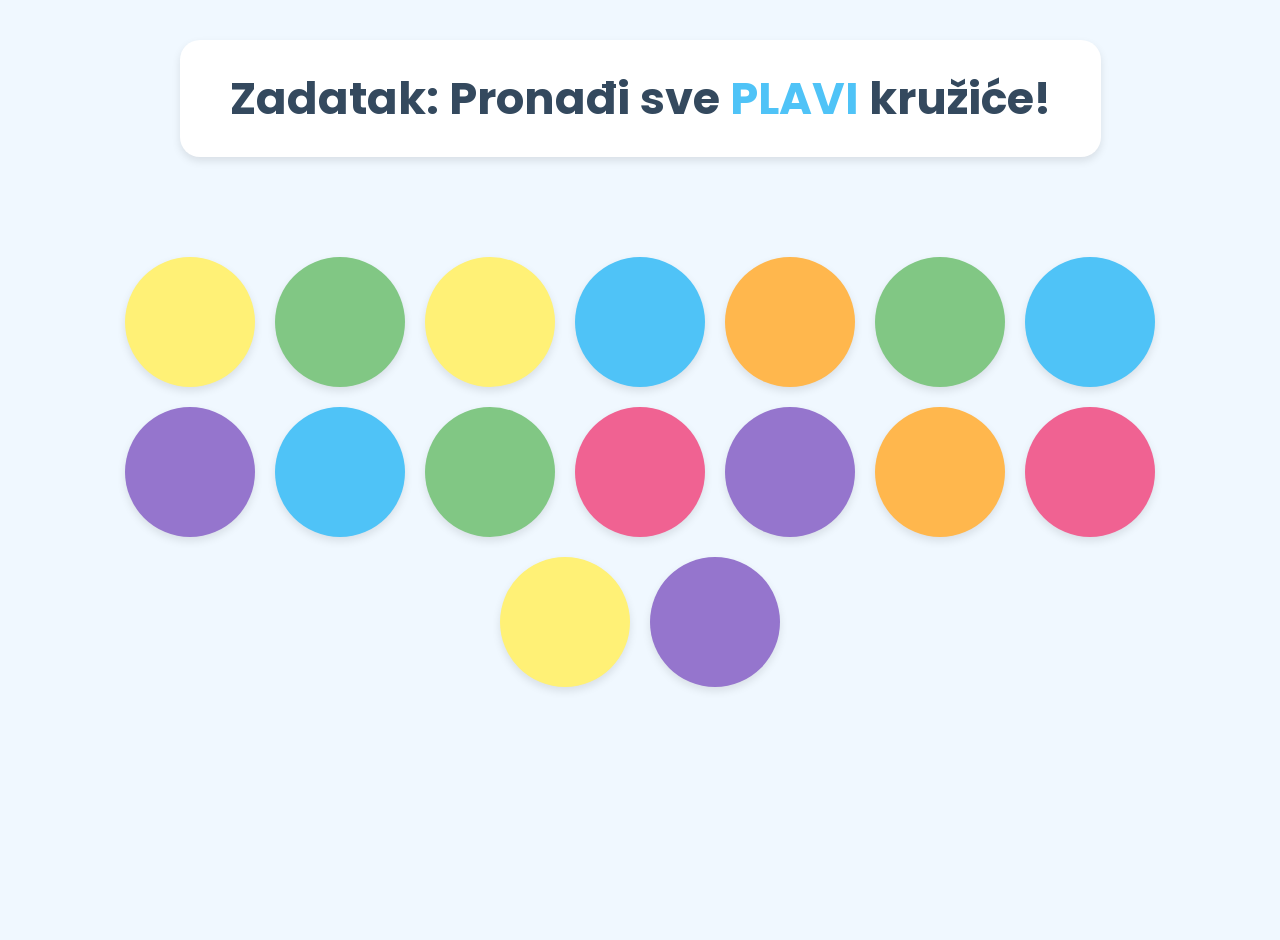
==== NadjiBoju.html @ b8fcdf05 "." ====
<!DOCTYPE html>
<html lang="sr">
<head>
    <meta charset="UTF-8">
    <meta name="viewport" content="width=device-width, initial-scale=1.0">
    <title>Nađi Boju - Fokus Igra</title>

    <link href="https://fonts.googleapis.com/css2?family=Poppins:wght@500;700&display=swap" rel="stylesheet">

    <style>
        /* --- CSS STILOVI --- */

        /* Ažurirana Paleta Boja (Jasnije, Zasićenije Pastelve) */
        :root {
            --color-bg-light: #f0f8ff; /* Veoma svetlo plava, čista pozadina */
            --color-primary-task: #34495e; /* Tamno plava za tekst */
            --color-success-bg: #d4edc1; /* Svetlo zelena za uspeh panel */
            --color-error-bg: #f8d7da;   /* Svetlo crvena za motivacionu poruku */
            
            /* Nove, jasnije boje za kružiće */
            --color-orange: #ffb74d;   /* Narandžasta */
            --color-yellow: #fff176;   /* Jasno žuta */
            --color-green: #81c784;    /* Jako zelena */
            --color-blue: #4fc3f7;     /* Skroz plava */
            --color-purple: #9575cd;   /* Nešto tamnija ljubičasta */
            --color-pink: #f06292;     /* Jača roze */

            --shadow-soft: 0 4px 8px rgba(0, 0, 0, 0.1);
            --border-radius-large: 20px;
        }

        body {
            font-family: 'Poppins', sans-serif;
            margin: 0;
            padding: 20px;
            min-height: 100vh;
            display: flex;
            flex-direction: column;
            align-items: center;
            background-color: var(--color-bg-light); 
            color: var(--color-primary-task);
            transition: background-color 0.5s ease;
        }

        /* Kontejner igre */
        .game-container {
            max-width: 1100px;
            width: 100%;
            text-align: center;
            padding: 20px 0;
        }

        /* Kontejner zadatka (Fokusiran i veliki) */
        .task-box {
            background-color: #ffffff;
            padding: 25px 50px;
            margin-bottom: 30px;
            border-radius: var(--border-radius-large);
            box-shadow: var(--shadow-soft);
            font-size: clamp(1.8rem, 5vw, 2.8rem);
            font-weight: 700;
            color: var(--color-primary-task);
            display: inline-block; /* Da se prilagodi sadržaju */
        }
        
        /* Poruka za motivaciju (Netačan odgovor) */
        #feedbackMessage {
            min-height: 50px; /* Rezervisan prostor */
            font-size: clamp(1rem, 3vw, 1.5rem);
            font-weight: 500;
            color: #c0392b; /* Tamnija boja za motivaciju */
            margin-top: -15px; /* Pomeri malo više gore */
            margin-bottom: 25px;
            opacity: 0;
            transition: opacity 0.5s ease;
        }

        #feedbackMessage.visible {
            opacity: 1;
        }

        /* Mreža sa kružićima */
        .color-grid {
            display: flex;
            flex-wrap: wrap;
            justify-content: center;
            gap: 20px;
            padding: 10px;
        }

        /* Stil za kružiće */
        .color-circle {
            width: clamp(90px, 16vw, 130px); /* Veliki, responzivni krug */
            height: clamp(90px, 16vw, 130px);
            border-radius: 50%;
            cursor: pointer;
            box-shadow: var(--shadow-soft);
            /* Smanjenje animacija za fokus */
            transition: transform 0.2s ease, opacity 0.5s ease, box-shadow 0.2s ease;
            position: relative; /* Potrebno za 'pop' animaciju */
        }

        /* --- ANIMACIJE I FIDBEK --- */

        /* 1. Hover/Fokus (Blago uvećanje) */
        .color-circle:not(.hidden):hover {
            transform: scale(1.03); 
            box-shadow: 0 6px 12px rgba(0, 0, 0, 0.2);
        }

        /* 2. Tačan odgovor (Nežan Pop & Fade-out) - Zamena za brkanje/treperenje */
        .pop-fade-out-animation {
            animation: popAndFade 0.5s forwards;
            pointer-events: none; /* Onemogući dalje klikove odmah */
        }

        @keyframes popAndFade {
            0% { 
                transform: scale(1.05); /* Blagi pop */
                opacity: 1;
                box-shadow: 0 0 15px 5px var(--color-green); /* Svetleći signal uspeha */
            }
            100% { 
                transform: scale(0.8); /* Nežan odlazak */
                opacity: 0; 
            }
        }
        
        /* 3. Skrivanje elementa */
        .hidden {
            display: none !important;
        }

        /* Stranica uspeha (popup) */
        .success-overlay {
            position: fixed;
            top: 0;
            left: 0;
            width: 100%;
            height: 100%;
            background-color: rgba(212, 237, 193, 0.95); /* Svetlo zelena/uspešna pozadina */
            display: flex;
            flex-direction: column;
            justify-content: center;
            align-items: center;
            z-index: 1000;
            opacity: 0;
            pointer-events: none;
            transition: opacity 0.5s ease;
        }

        .success-overlay.visible {
            opacity: 1;
            pointer-events: auto;
        }

        .success-message {
            font-size: clamp(3rem, 10vw, 6rem);
            color: var(--color-primary-task);
            animation: pulse 1s infinite alternate;
        }
        
        .home-button {
            margin-top: 30px;
            padding: 15px 30px;
            background-color: #ffffff;
            border: none;
            border-radius: 15px;
            font-size: 1.5rem;
            cursor: pointer;
            box-shadow: var(--shadow-soft);
            transition: transform 0.3s ease;
        }
        
        @keyframes pulse {
            0% { transform: scale(1); }
            100% { transform: scale(1.05); }
        }

    </style>
</head>
<body>

    <main class="game-container">
        
        <div id="taskBox" class="task-box">
            Zadatak: Pronađi sve <span id="targetColorName" style="color: red;">[Boja]</span> kružiće!
        </div>
        
        <div id="feedbackMessage"></div>

        <div id="colorGrid" class="color-grid">
            </div>
        
    </main>

    <div id="successOverlay" class="success-overlay">
        <div class="success-message">🎉 Fantastično! Uspeli ste! 🥳</div>
        <button class="home-button" onclick="window.location.href='index.html'">Nazad na izbor igara</button>
        <button class="home-button" onclick="window.location.href='NadjiBoju.html'">Igraj ponovo↻</button>
    </div>

    <script>
        // --- JAVASCRIPT LOGIKA ---

        const newColors = [
            { name: "NARANDŽASTI", code: "var(--color-orange)" },
            { name: "ŽUTI", code: "var(--color-yellow)" },
            { name: "ZELENI", code: "var(--color-green)" },
            { name: "PLAVI", code: "var(--color-blue)" },
            { name: "LJUBIČASTI", code: "var(--color-purple)" },
            { name: "ROZE", code: "var(--color-pink)" },
        ];

        const motivationalMessages = [
            "Nema veze! Idemo dalje, sigurno ćeš pogoditi!",
            "Sve je u redu, pokušaj ponovo!",
            "Tako je, fokusiraj se! Možeš ti to!",
            "Nema predaje, idemo! Sledeći put će biti pravi!",
            "To nije bio taj, ali je super što pokušavaš!",
        ];

        let targetColor = null;
        let targetCount = 0;
        let foundCount = 0;
        const totalCircles = 16; // Smanjen broj kružića za bolji fokus (sa 20 na 16)

        const colorGrid = document.getElementById('colorGrid');
        const targetColorNameEl = document.getElementById('targetColorName');
        const successOverlay = document.getElementById('successOverlay');
        const feedbackMessageEl = document.getElementById('feedbackMessage');
        
        // Zvuk za tačan odgovor (Mora se zameniti sa pravim zvukom na serveru)
        // Korišćenje Web Audio API-ja za jednostavan, kratak ton
        const audioContext = new (window.AudioContext || window.webkitAudioContext)();

        function playSuccessSound() {
            const oscillator = audioContext.createOscillator();
            const gainNode = audioContext.createGain();

            oscillator.connect(gainNode);
            gainNode.connect(audioContext.destination);

            oscillator.type = 'sine'; // Prijatan, miran ton
            oscillator.frequency.setValueAtTime(440, audioContext.currentTime); // Standardna A nota
            gainNode.gain.setValueAtTime(0.5, audioContext.currentTime);
            
            // Lagani fade out da ne bude nagao
            gainNode.gain.exponentialRampToValueAtTime(0.001, audioContext.currentTime + 0.3);

            oscillator.start();
            oscillator.stop(audioContext.currentTime + 0.3);
        }


        // Funkcija za mešanje niza
        function shuffleArray(array) {
            for (let i = array.length - 1; i > 0; i--) {
                const j = Math.floor(Math.random() * (i + 1));
                [array[i], array[j]] = [array[j], array[i]];
            }
        }

        // Inicijalizacija igre
        function initGame() {
            targetColor = newColors[Math.floor(Math.random() * newColors.length)];
            
            targetColorNameEl.textContent = targetColor.name;
            // Korišćenje JavaScript-a za preuzimanje vrednosti CSS varijable
            const targetColorValue = getComputedStyle(document.documentElement).getPropertyValue(targetColor.code.replace('var(', '').replace(')', ''));
            targetColorNameEl.style.color = targetColorValue; 

            colorGrid.innerHTML = '';
            targetCount = 0;
            foundCount = 0;
            successOverlay.classList.remove('visible');
            feedbackMessageEl.classList.remove('visible');

            let circleData = [];
            const numTargetCircles = Math.floor(Math.random() * (6 - 3 + 1)) + 3; // 3 do 6 ciljanih

            for (let i = 0; i < totalCircles; i++) {
                let color;
                let isTarget = false;

                if (i < numTargetCircles) {
                    color = targetColor;
                    isTarget = true;
                    targetCount++;
                } else {
                    let nonTargetColors = newColors.filter(c => c.name !== targetColor.name);
                    color = nonTargetColors[Math.floor(Math.random() * nonTargetColors.length)];
                    isTarget = false;
                }
                
                circleData.push({ color: color, isTarget: isTarget });
            }

            shuffleArray(circleData);

            circleData.forEach((data, index) => {
                const circle = document.createElement('div');
                circle.classList.add('color-circle');
                circle.dataset.index = index;
                circle.style.backgroundColor = data.color.code;
                circle.dataset.isTarget = data.isTarget;

                circle.addEventListener('click', handleCircleClick);
                colorGrid.appendChild(circle);
            });
        }

        // Funkcija za obradu klika
        function handleCircleClick(event) {
            const circle = event.target;
            const isTarget = circle.dataset.isTarget === 'true';

            if (circle.classList.contains('pop-fade-out-animation') || circle.classList.contains('hidden')) {
                return; 
            }

            // Ukloni prethodnu poruku
            feedbackMessageEl.classList.remove('visible');

            if (isTarget) {
                // Tačan odgovor: Nežan Pop & Fade-out + Zvuk
                foundCount++;
                playSuccessSound();
                circle.removeEventListener('click', handleCircleClick);
                
                // Pokreni animaciju
                circle.classList.add('pop-fade-out-animation');

                setTimeout(() => {
                    // Potpuno uklanjanje elementa nakon animacije
                    circle.remove(); 
                    
                    if (foundCount === targetCount) {
                        setTimeout(showSuccessScreen, 500); 
                    }
                }, 500); // Vreme jednako trajanju animacije

            } else {
                // Pogrešan odgovor: SAMO vizuelni fidbek motivacionom porukom
                const message = motivationalMessages[Math.floor(Math.random() * motivationalMessages.length)];
                feedbackMessageEl.textContent = message;
                feedbackMessageEl.classList.add('visible');
                
                // Opciono: Blagi, kratki vizuelni signal na samom kružiću (samo promena senke)
                circle.style.boxShadow = `0 0 10px 3px var(--color-purple)`;
                setTimeout(() => {
                    circle.style.boxShadow = `var(--shadow-soft)`;
                }, 300);
            }
        }
        
        // Prikaz ekrana uspeha
        function showSuccessScreen() {
            successOverlay.classList.add('visible');
        }

        // Pokreni igru pri učitavanju stranice
        window.onload = initGame;
        
    </script>
</body>
</html>
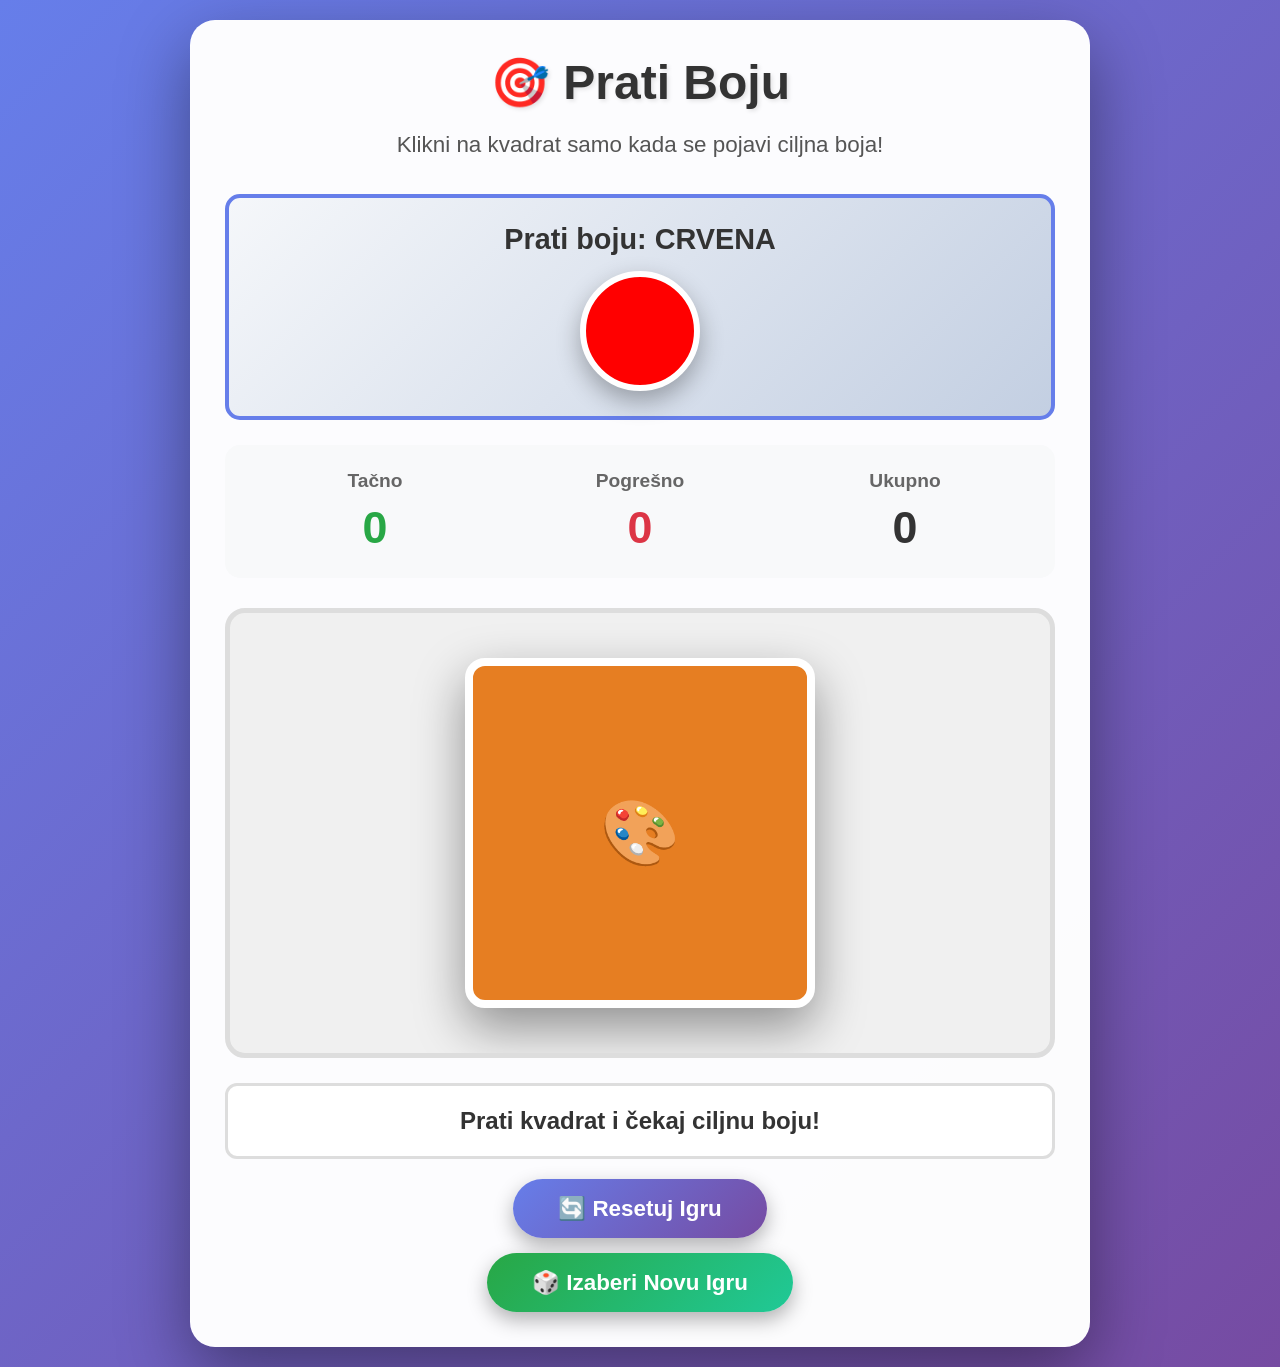
==== commit 1ceb3b5d: "aa" ====
--- a/NadjiBoju.html
+++ b/NadjiBoju.html
@@ -3,365 +3,600 @@
 <head>
     <meta charset="UTF-8">
     <meta name="viewport" content="width=device-width, initial-scale=1.0">
-    <title>Nađi Boju - Fokus Igra</title>
-
-    <link href="https://fonts.googleapis.com/css2?family=Poppins:wght@500;700&display=swap" rel="stylesheet">
-
+    <title>Prati Boju - Trening Pažnje</title>
     <style>
-        /* --- CSS STILOVI --- */
-
-        /* Ažurirana Paleta Boja (Jasnije, Zasićenije Pastelve) */
-        :root {
-            --color-bg-light: #f0f8ff; /* Veoma svetlo plava, čista pozadina */
-            --color-primary-task: #34495e; /* Tamno plava za tekst */
-            --color-success-bg: #d4edc1; /* Svetlo zelena za uspeh panel */
-            --color-error-bg: #f8d7da;   /* Svetlo crvena za motivacionu poruku */
-            
-            /* Nove, jasnije boje za kružiće */
-            --color-orange: #ffb74d;   /* Narandžasta */
-            --color-yellow: #fff176;   /* Jasno žuta */
-            --color-green: #81c784;    /* Jako zelena */
-            --color-blue: #4fc3f7;     /* Skroz plava */
-            --color-purple: #9575cd;   /* Nešto tamnija ljubičasta */
-            --color-pink: #f06292;     /* Jača roze */
-
-            --shadow-soft: 0 4px 8px rgba(0, 0, 0, 0.1);
-            --border-radius-large: 20px;
+        * {
+            margin: 0;
+            padding: 0;
+            box-sizing: border-box;
         }
 
         body {
-            font-family: 'Poppins', sans-serif;
-            margin: 0;
-            padding: 20px;
+            font-family: 'Segoe UI', Tahoma, Geneva, Verdana, sans-serif;
+            background: linear-gradient(135deg, #667eea 0%, #764ba2 100%);
             min-height: 100vh;
             display: flex;
-            flex-direction: column;
-            align-items: center;
-            background-color: var(--color-bg-light); 
-            color: var(--color-primary-task);
-            transition: background-color 0.5s ease;
-        }
-
-        /* Kontejner igre */
-        .game-container {
-            max-width: 1100px;
-            width: 100%;
-            text-align: center;
-            padding: 20px 0;
-        }
-
-        /* Kontejner zadatka (Fokusiran i veliki) */
-        .task-box {
-            background-color: #ffffff;
-            padding: 25px 50px;
-            margin-bottom: 30px;
-            border-radius: var(--border-radius-large);
-            box-shadow: var(--shadow-soft);
-            font-size: clamp(1.8rem, 5vw, 2.8rem);
-            font-weight: 700;
-            color: var(--color-primary-task);
-            display: inline-block; /* Da se prilagodi sadržaju */
-        }
-        
-        /* Poruka za motivaciju (Netačan odgovor) */
-        #feedbackMessage {
-            min-height: 50px; /* Rezervisan prostor */
-            font-size: clamp(1rem, 3vw, 1.5rem);
-            font-weight: 500;
-            color: #c0392b; /* Tamnija boja za motivaciju */
-            margin-top: -15px; /* Pomeri malo više gore */
-            margin-bottom: 25px;
-            opacity: 0;
-            transition: opacity 0.5s ease;
-        }
-
-        #feedbackMessage.visible {
-            opacity: 1;
-        }
-
-        /* Mreža sa kružićima */
-        .color-grid {
-            display: flex;
-            flex-wrap: wrap;
-            justify-content: center;
-            gap: 20px;
-            padding: 10px;
-        }
-
-        /* Stil za kružiće */
-        .color-circle {
-            width: clamp(90px, 16vw, 130px); /* Veliki, responzivni krug */
-            height: clamp(90px, 16vw, 130px);
-            border-radius: 50%;
-            cursor: pointer;
-            box-shadow: var(--shadow-soft);
-            /* Smanjenje animacija za fokus */
-            transition: transform 0.2s ease, opacity 0.5s ease, box-shadow 0.2s ease;
-            position: relative; /* Potrebno za 'pop' animaciju */
-        }
-
-        /* --- ANIMACIJE I FIDBEK --- */
-
-        /* 1. Hover/Fokus (Blago uvećanje) */
-        .color-circle:not(.hidden):hover {
-            transform: scale(1.03); 
-            box-shadow: 0 6px 12px rgba(0, 0, 0, 0.2);
-        }
-
-        /* 2. Tačan odgovor (Nežan Pop & Fade-out) - Zamena za brkanje/treperenje */
-        .pop-fade-out-animation {
-            animation: popAndFade 0.5s forwards;
-            pointer-events: none; /* Onemogući dalje klikove odmah */
-        }
-
-        @keyframes popAndFade {
-            0% { 
-                transform: scale(1.05); /* Blagi pop */
-                opacity: 1;
-                box-shadow: 0 0 15px 5px var(--color-green); /* Svetleći signal uspeha */
-            }
-            100% { 
-                transform: scale(0.8); /* Nežan odlazak */
-                opacity: 0; 
-            }
-        }
-        
-        /* 3. Skrivanje elementa */
-        .hidden {
-            display: none !important;
-        }
-
-        /* Stranica uspeha (popup) */
-        .success-overlay {
-            position: fixed;
-            top: 0;
-            left: 0;
-            width: 100%;
-            height: 100%;
-            background-color: rgba(212, 237, 193, 0.95); /* Svetlo zelena/uspešna pozadina */
-            display: flex;
-            flex-direction: column;
             justify-content: center;
             align-items: center;
-            z-index: 1000;
+            padding: 20px;
+        }
+
+        .kontejner-igre {
+            width: 100%;
+            max-width: 900px;
+            background: rgba(255, 255, 255, 0.98);
+            border-radius: 25px;
+            padding: 35px;
+            box-shadow: 0 25px 70px rgba(0, 0, 0, 0.4);
+        }
+
+        .zaglavlje {
+            text-align: center;
+            margin-bottom: 30px;
+        }
+
+        h1 {
+            color: #333;
+            font-size: 3em;
+            margin-bottom: 15px;
+            text-shadow: 2px 2px 4px rgba(0, 0, 0, 0.1);
+        }
+
+        .uputstvo {
+            color: #555;
+            font-size: 1.4em;
+            line-height: 1.7;
+            margin-bottom: 10px;
+        }
+
+        .prikaz-ciljne-boje {
+            background: linear-gradient(135deg, #f5f7fa 0%, #c3cfe2 100%);
+            padding: 25px;
+            border-radius: 15px;
+            margin: 25px 0;
+            text-align: center;
+            border: 4px solid #667eea;
+        }
+
+        .tekst-ciljne-boje {
+            font-size: 1.8em;
+            font-weight: bold;
+            color: #333;
+            margin-bottom: 15px;
+        }
+
+        .uzorak-ciljne-boje {
+            width: 120px;
+            height: 120px;
+            border-radius: 50%;
+            margin: 0 auto;
+            border: 6px solid #fff;
+            box-shadow: 0 10px 25px rgba(0, 0, 0, 0.3);
+        }
+
+        .tabla-rezultata {
+            display: flex;
+            justify-content: space-around;
+            margin-bottom: 30px;
+            padding: 25px;
+            background: #f8f9fa;
+            border-radius: 15px;
+            flex-wrap: wrap;
+            gap: 15px;
+        }
+
+        .stavka-rezultata {
+            text-align: center;
+            flex: 1;
+            min-width: 130px;
+        }
+
+        .labela-rezultata {
+            font-size: 1.2em;
+            color: #666;
+            margin-bottom: 10px;
+            font-weight: 600;
+        }
+
+        .vrednost-rezultata {
+            font-size: 2.8em;
+            font-weight: bold;
+            color: #333;
+        }
+
+        .vrednost-rezultata.tacno {
+            color: #28a745;
+        }
+
+        .vrednost-rezultata.pogresno {
+            color: #dc3545;
+        }
+
+        .oblast-igre {
+            position: relative;
+            width: 100%;
+            min-height: 450px;
+            background: #f0f0f0;
+            border-radius: 20px;
+            border: 5px solid #ddd;
+            overflow: hidden;
+            margin-bottom: 25px;
+            display: flex;
+            justify-content: center;
+            align-items: center;
+            padding: 40px;
+        }
+
+        .glavni-kvadrat {
+            width: 350px;
+            height: 350px;
+            border-radius: 20px;
+            transition: background-color 0.6s ease, transform 0.2s ease;
+            box-shadow: 0 20px 50px rgba(0, 0, 0, 0.4);
+            border: 8px solid #fff;
+            cursor: pointer;
+            display: flex;
+            justify-content: center;
+            align-items: center;
+            font-size: 4em;
+            user-select: none;
+        }
+
+        .glavni-kvadrat:hover {
+            transform: scale(1.02);
+        }
+
+        .glavni-kvadrat:active {
+            transform: scale(0.98);
+        }
+
+        .glavni-kvadrat.animacija-tacno {
+            animation: animacijaTacno 0.5s ease;
+        }
+
+        .glavni-kvadrat.animacija-pogresno {
+            animation: animacijaPogresno 0.5s ease;
+        }
+
+        @keyframes animacijaTacno {
+            0%, 100% { transform: scale(1); }
+            25% { transform: scale(1.1) rotate(5deg); }
+            75% { transform: scale(1.1) rotate(-5deg); }
+        }
+
+        @keyframes animacijaPogresno {
+            0%, 100% { transform: scale(1); }
+            25% { transform: translateX(-10px); }
+            50% { transform: translateX(10px); }
+            75% { transform: translateX(-10px); }
+        }
+
+        .povratna-informacija {
+            position: absolute;
+            top: 50%;
+            left: 50%;
+            transform: translate(-50%, -50%);
+            font-size: 5em;
+            font-weight: bold;
             opacity: 0;
             pointer-events: none;
-            transition: opacity 0.5s ease;
-        }
-
-        .success-overlay.visible {
+            transition: opacity 0.4s ease;
+            z-index: 100;
+            text-shadow: 4px 4px 8px rgba(0, 0, 0, 0.6);
+        }
+
+        .povratna-informacija.prikazi {
             opacity: 1;
-            pointer-events: auto;
-        }
-
-        .success-message {
-            font-size: clamp(3rem, 10vw, 6rem);
-            color: var(--color-primary-task);
-            animation: pulse 1s infinite alternate;
-        }
-        
-        .home-button {
-            margin-top: 30px;
-            padding: 15px 30px;
-            background-color: #ffffff;
+        }
+
+        .povratna-informacija.tacno {
+            color: #28a745;
+        }
+
+        .povratna-informacija.pogresno {
+            color: #dc3545;
+        }
+
+        .poruka-statusa {
+            text-align: center;
+            font-size: 1.5em;
+            font-weight: bold;
+            color: #333;
+            min-height: 45px;
+            margin-bottom: 20px;
+            padding: 18px;
+            background: #fff;
+            border-radius: 12px;
+            border: 3px solid #ddd;
+            line-height: 1.4;
+        }
+
+        .dugme-resetuj {
+            display: block;
+            margin: 0 auto;
+            padding: 16px 45px;
+            font-size: 1.4em;
+            font-weight: bold;
+            color: #fff;
+            background: linear-gradient(135deg, #667eea 0%, #764ba2 100%);
             border: none;
-            border-radius: 15px;
-            font-size: 1.5rem;
+            border-radius: 30px;
             cursor: pointer;
-            box-shadow: var(--shadow-soft);
-            transition: transform 0.3s ease;
-        }
-        
-        @keyframes pulse {
-            0% { transform: scale(1); }
-            100% { transform: scale(1.05); }
-        }
-
+            transition: transform 0.2s ease, box-shadow 0.2s ease;
+            box-shadow: 0 8px 20px rgba(0, 0, 0, 0.3);
+        }
+
+        .dugme-resetuj:hover {
+            transform: translateY(-3px);
+            box-shadow: 0 12px 25px rgba(0, 0, 0, 0.4);
+        }
+
+        .dugme-resetuj:active {
+            transform: translateY(0);
+        }
+
+        .dugme-nova-igra {
+    display: block;
+    margin: 15px auto 0;
+    padding: 16px 45px;
+    font-size: 1.4em;
+    font-weight: bold;
+    color: #fff;
+    background: linear-gradient(135deg, #28a745 0%, #20c997 100%);
+    border: none;
+    border-radius: 30px;
+    cursor: pointer;
+    transition: transform 0.2s ease, box-shadow 0.2s ease;
+    box-shadow: 0 8px 20px rgba(0, 0, 0, 0.3);
+}
+
+.dugme-nova-igra:hover {
+    transform: translateY(-3px);
+    box-shadow: 0 12px 25px rgba(0, 0, 0, 0.4);
+}
+
+.dugme-nova-igra:active {
+    transform: translateY(0);
+}
+
+@media (max-width: 768px) {
+    .dugme-nova-igra {
+        font-size: 1.2em;
+        padding: 14px 35px;
+        margin-top: 12px;
+    }
+}
+
+@media (max-width: 480px) {
+    .dugme-nova-igra {
+        font-size: 1.1em;
+        padding: 12px 30px;
+        margin-top: 10px;
+    }
+}
+
+        @media (max-width: 768px) {
+            .kontejner-igre {
+                padding: 25px;
+            }
+
+            h1 {
+                font-size: 2.3em;
+            }
+
+            .uputstvo {
+                font-size: 1.2em;
+            }
+
+            .tekst-ciljne-boje {
+                font-size: 1.5em;
+            }
+
+            .uzorak-ciljne-boje {
+                width: 90px;
+                height: 90px;
+            }
+
+            .oblast-igre {
+                min-height: 380px;
+                padding: 30px;
+            }
+
+            .glavni-kvadrat {
+                width: 280px;
+                height: 280px;
+                font-size: 3em;
+            }
+
+            .vrednost-rezultata {
+                font-size: 2.3em;
+            }
+
+            .povratna-informacija {
+                font-size: 3.5em;
+            }
+
+            .poruka-statusa {
+                font-size: 1.3em;
+            }
+
+            .dugme-resetuj {
+                font-size: 1.2em;
+                padding: 14px 35px;
+            }
+        }
+
+        @media (max-width: 480px) {
+            .kontejner-igre {
+                padding: 20px;
+            }
+
+            h1 {
+                font-size: 1.9em;
+            }
+
+            .uputstvo {
+                font-size: 1.1em;
+            }
+
+            .tekst-ciljne-boje {
+                font-size: 1.3em;
+            }
+
+            .uzorak-ciljne-boje {
+                width: 75px;
+                height: 75px;
+            }
+
+            .oblast-igre {
+                min-height: 320px;
+                padding: 20px;
+            }
+
+            .glavni-kvadrat {
+                width: 220px;
+                height: 220px;
+                font-size: 2.5em;
+                border: 6px solid #fff;
+            }
+
+            .vrednost-rezultata {
+                font-size: 2em;
+            }
+
+            .tabla-rezultata {
+                padding: 18px;
+            }
+
+            .stavka-rezultata {
+                min-width: 100px;
+            }
+
+            .labela-rezultata {
+                font-size: 1em;
+            }
+
+            .povratna-informacija {
+                font-size: 2.8em;
+            }
+
+            .poruka-statusa {
+                font-size: 1.1em;
+                padding: 15px;
+            }
+
+            .dugme-resetuj {
+                font-size: 1.1em;
+                padding: 12px 30px;
+            }
+        }
     </style>
 </head>
 <body>
-
-    <main class="game-container">
-        
-        <div id="taskBox" class="task-box">
-            Zadatak: Pronađi sve <span id="targetColorName" style="color: red;">[Boja]</span> kružiće!
+    <div class="kontejner-igre">
+        <div class="zaglavlje">
+            <h1>🎯 Prati Boju</h1>
+            <p class="uputstvo">Klikni na kvadrat samo kada se pojavi ciljna boja!</p>
         </div>
-        
-        <div id="feedbackMessage"></div>
-
-        <div id="colorGrid" class="color-grid">
+
+        <div class="prikaz-ciljne-boje">
+            <div class="tekst-ciljne-boje">Prati boju: <span id="imeCiljneBoje"></span></div>
+            <div class="uzorak-ciljne-boje" id="uzorakciljneBoje"></div>
+        </div>
+
+        <div class="tabla-rezultata">
+            <div class="stavka-rezultata">
+                <div class="labela-rezultata">Tačno</div>
+                <div class="vrednost-rezultata tacno" id="tacniRezultat">0</div>
             </div>
-        
-    </main>
-
-    <div id="successOverlay" class="success-overlay">
-        <div class="success-message">🎉 Fantastično! Uspeli ste! 🥳</div>
-        <button class="home-button" onclick="window.location.href='index.html'">Nazad na izbor igara</button>
-        <button class="home-button" onclick="window.location.href='NadjiBoju.html'">Igraj ponovo↻</button>
+            <div class="stavka-rezultata">
+                <div class="labela-rezultata">Pogrešno</div>
+                <div class="vrednost-rezultata pogresno" id="pogresniRezultat">0</div>
+            </div>
+            <div class="stavka-rezultata">
+                <div class="labela-rezultata">Ukupno</div>
+                <div class="vrednost-rezultata" id="ukupanRezultat">0</div>
+            </div>
+        </div>
+
+        <div class="oblast-igre">
+            <div class="glavni-kvadrat" id="glavniKvadrat">🎨</div>
+            <div class="povratna-informacija" id="povratnaInformacija"></div>
+        </div>
+
+        <div class="poruka-statusa" id="porukaStatusa">Prati kvadrat i čekaj ciljnu boju!</div>
+
+        <button class="dugme-resetuj" id="dugmeResetuj">🔄 Resetuj Igru</button>
+        <button class="dugme-nova-igra" id="dugmeNovaIgra">🎲 Izaberi Novu Igru</button>
     </div>
 
     <script>
-        // --- JAVASCRIPT LOGIKA ---
-
-        const newColors = [
-            { name: "NARANDŽASTI", code: "var(--color-orange)" },
-            { name: "ŽUTI", code: "var(--color-yellow)" },
-            { name: "ZELENI", code: "var(--color-green)" },
-            { name: "PLAVI", code: "var(--color-blue)" },
-            { name: "LJUBIČASTI", code: "var(--color-purple)" },
-            { name: "ROZE", code: "var(--color-pink)" },
+        // Definicija svih dostupnih boja
+        const sveBoje = [
+            { ime: 'CRVENA', vrednost: '#FF0000' },
+            { ime: 'PLAVA', vrednost: '#3498DB' },
+            { ime: 'ZELENA', vrednost: '#1EE0000' },
+            { ime: 'ŽUTA', vrednost: '#FFF200' },
+            { ime: 'LJUBIČASTA', vrednost: '#7E16B8' },
+            { ime: 'NARANDŽASTA', vrednost: '#E67E22' },
+            { ime: 'ROZE', vrednost: '#D91076' },
+            
         ];
 
-        const motivationalMessages = [
-            "Nema veze! Idemo dalje, sigurno ćeš pogoditi!",
-            "Sve je u redu, pokušaj ponovo!",
-            "Tako je, fokusiraj se! Možeš ti to!",
-            "Nema predaje, idemo! Sledeći put će biti pravi!",
-            "To nije bio taj, ali je super što pokušavaš!",
-        ];
-
-        let targetColor = null;
-        let targetCount = 0;
-        let foundCount = 0;
-        const totalCircles = 16; // Smanjen broj kružića za bolji fokus (sa 20 na 16)
-
-        const colorGrid = document.getElementById('colorGrid');
-        const targetColorNameEl = document.getElementById('targetColorName');
-        const successOverlay = document.getElementById('successOverlay');
-        const feedbackMessageEl = document.getElementById('feedbackMessage');
-        
-        // Zvuk za tačan odgovor (Mora se zameniti sa pravim zvukom na serveru)
-        // Korišćenje Web Audio API-ja za jednostavan, kratak ton
-        const audioContext = new (window.AudioContext || window.webkitAudioContext)();
-
-        function playSuccessSound() {
-            const oscillator = audioContext.createOscillator();
-            const gainNode = audioContext.createGain();
-
-            oscillator.connect(gainNode);
-            gainNode.connect(audioContext.destination);
-
-            oscillator.type = 'sine'; // Prijatan, miran ton
-            oscillator.frequency.setValueAtTime(440, audioContext.currentTime); // Standardna A nota
-            gainNode.gain.setValueAtTime(0.5, audioContext.currentTime);
-            
-            // Lagani fade out da ne bude nagao
-            gainNode.gain.exponentialRampToValueAtTime(0.001, audioContext.currentTime + 0.3);
-
-            oscillator.start();
-            oscillator.stop(audioContext.currentTime + 0.3);
-        }
-
-
-        // Funkcija za mešanje niza
-        function shuffleArray(array) {
-            for (let i = array.length - 1; i > 0; i--) {
-                const j = Math.floor(Math.random() * (i + 1));
-                [array[i], array[j]] = [array[j], array[i]];
-            }
+        // Promenljive za stanje igre
+        let ciljnaBoja = null;
+        let trenutnaBoja = null;
+        let brojTacnih = 0;
+        let brojPogresnih = 0;
+        let intervalPromeneBoje = null;
+
+        // DOM elementi
+        const glavniKvadrat = document.getElementById('glavniKvadrat');
+        const povratnaInformacija = document.getElementById('povratnaInformacija');
+        const tacniRezultat = document.getElementById('tacniRezultat');
+        const pogresniRezultat = document.getElementById('pogresniRezultat');
+        const ukupanRezultat = document.getElementById('ukupanRezultat');
+        const porukaStatusa = document.getElementById('porukaStatusa');
+        const dugmeResetuj = document.getElementById('dugmeResetuj');
+        const uzorakciljneBoje = document.getElementById('uzorakciljneBoje');
+        const imeCiljneBoje = document.getElementById('imeCiljneBoje');
+
+        // Funkcija za dobijanje slučajnog elementa iz niza
+        function slucajniElement(niz) {
+            const slucajniIndeks = Math.floor(Math.random() * niz.length);
+            return niz[slucajniIndeks];
+        }
+
+        // Funkcija za dobijanje slučajne boje različite od trenutne
+        function slucajnaBoja(osimBoje) {
+            let novaBoja;
+            do {
+                novaBoja = slucajniElement(sveBoje);
+            } while (osimBoje && novaBoja.ime === osimBoje.ime);
+            return novaBoja;
+        }
+
+        // Funkcija za slučajno vreme između 2000ms i 3500ms
+        function slucajnoVreme() {
+            return Math.floor(Math.random() * 500) + 1000;
         }
 
         // Inicijalizacija igre
-        function initGame() {
-            targetColor = newColors[Math.floor(Math.random() * newColors.length)];
-            
-            targetColorNameEl.textContent = targetColor.name;
-            // Korišćenje JavaScript-a za preuzimanje vrednosti CSS varijable
-            const targetColorValue = getComputedStyle(document.documentElement).getPropertyValue(targetColor.code.replace('var(', '').replace(')', ''));
-            targetColorNameEl.style.color = targetColorValue; 
-
-            colorGrid.innerHTML = '';
-            targetCount = 0;
-            foundCount = 0;
-            successOverlay.classList.remove('visible');
-            feedbackMessageEl.classList.remove('visible');
-
-            let circleData = [];
-            const numTargetCircles = Math.floor(Math.random() * (6 - 3 + 1)) + 3; // 3 do 6 ciljanih
-
-            for (let i = 0; i < totalCircles; i++) {
-                let color;
-                let isTarget = false;
-
-                if (i < numTargetCircles) {
-                    color = targetColor;
-                    isTarget = true;
-                    targetCount++;
-                } else {
-                    let nonTargetColors = newColors.filter(c => c.name !== targetColor.name);
-                    color = nonTargetColors[Math.floor(Math.random() * nonTargetColors.length)];
-                    isTarget = false;
-                }
+        function inicirajIgru() {
+            // Nasumično izaberi ciljnu boju
+            ciljnaBoja = slucajniElement(sveBoje);
+            
+            // Prikaži ciljnu boju
+            uzorakciljneBoje.style.backgroundColor = ciljnaBoja.vrednost;
+            imeCiljneBoje.textContent = ciljnaBoja.ime;
+            
+            // Postavi početnu boju (različitu od ciljne)
+            trenutnaBoja = slucajnaBoja(ciljnaBoja);
+            glavniKvadrat.style.backgroundColor = trenutnaBoja.vrednost;
+            
+            // Pokreni promenu boja
+            pocniPromehuBoja();
+        }
+
+        // Pokreni nasumičnu promenu boja
+        function pocniPromehuBoja() {
+            function promeniBogu() {
+                // Izaberi nasumičnu novu boju (različitu od trenutne)
+                trenutnaBoja = slucajnaBoja(trenutnaBoja);
+                glavniKvadrat.style.backgroundColor = trenutnaBoja.vrednost;
                 
-                circleData.push({ color: color, isTarget: isTarget });
-            }
-
-            shuffleArray(circleData);
-
-            circleData.forEach((data, index) => {
-                const circle = document.createElement('div');
-                circle.classList.add('color-circle');
-                circle.dataset.index = index;
-                circle.style.backgroundColor = data.color.code;
-                circle.dataset.isTarget = data.isTarget;
-
-                circle.addEventListener('click', handleCircleClick);
-                colorGrid.appendChild(circle);
-            });
-        }
-
-        // Funkcija za obradu klika
-        function handleCircleClick(event) {
-            const circle = event.target;
-            const isTarget = circle.dataset.isTarget === 'true';
-
-            if (circle.classList.contains('pop-fade-out-animation') || circle.classList.contains('hidden')) {
-                return; 
-            }
-
-            // Ukloni prethodnu poruku
-            feedbackMessageEl.classList.remove('visible');
-
-            if (isTarget) {
-                // Tačan odgovor: Nežan Pop & Fade-out + Zvuk
-                foundCount++;
-                playSuccessSound();
-                circle.removeEventListener('click', handleCircleClick);
-                
-                // Pokreni animaciju
-                circle.classList.add('pop-fade-out-animation');
-
-                setTimeout(() => {
-                    // Potpuno uklanjanje elementa nakon animacije
-                    circle.remove(); 
-                    
-                    if (foundCount === targetCount) {
-                        setTimeout(showSuccessScreen, 500); 
-                    }
-                }, 500); // Vreme jednako trajanju animacije
-
+                // Zakaži sledeću promenu sa nasumičnim vremenom
+                intervalPromeneBoje = setTimeout(promeniBogu, slucajnoVreme());
+            }
+            
+            // Prva promena nakon nasumičnog vremena
+            intervalPromeneBoje = setTimeout(promeniBogu, slucajnoVreme());
+        }
+
+        // Zaustavi promenu boja
+        function zaustariPromehuBoja() {
+            if (intervalPromeneBoje) {
+                clearTimeout(intervalPromeneBoje);
+                intervalPromeneBoje = null;
+            }
+        }
+
+        // Proveri da li je kliknuta ciljna boja
+        function proveriKlik() {
+            if (trenutnaBoja.ime === ciljnaBoja.ime) {
+                // Tačan odgovor
+                brojTacnih++;
+                tacniRezultat.textContent = brojTacnih;
+                ukupanRezultat.textContent = brojTacnih - brojPogresnih;
+                prikaziPovratnuInformaciju('✓ BRAVO!', 'tacno');
+                glavniKvadrat.classList.add('animacija-tacno');
+                porukaStatusa.textContent = 'Odlično! Nastavi tako!';
+                porukaStatusa.style.color = '#28a745';
+                porukaStatusa.style.borderColor = '#28a745';
             } else {
-                // Pogrešan odgovor: SAMO vizuelni fidbek motivacionom porukom
-                const message = motivationalMessages[Math.floor(Math.random() * motivationalMessages.length)];
-                feedbackMessageEl.textContent = message;
-                feedbackMessageEl.classList.add('visible');
-                
-                // Opciono: Blagi, kratki vizuelni signal na samom kružiću (samo promena senke)
-                circle.style.boxShadow = `0 0 10px 3px var(--color-purple)`;
-                setTimeout(() => {
-                    circle.style.boxShadow = `var(--shadow-soft)`;
-                }, 300);
-            }
-        }
-        
-        // Prikaz ekrana uspeha
-        function showSuccessScreen() {
-            successOverlay.classList.add('visible');
-        }
+                // Pogrešan odgovor
+                brojPogresnih++;
+                pogresniRezultat.textContent = brojPogresnih;
+                ukupanRezultat.textContent = brojTacnih - brojPogresnih;
+                prikaziPovratnuInformaciju('✗ GREŠKA', 'pogresno');
+                glavniKvadrat.classList.add('animacija-pogresno');
+                porukaStatusa.textContent = `To je ${trenutnaBoja.ime}! Čekaj ${ciljnaBoja.ime}!`;
+                porukaStatusa.style.color = '#dc3545';
+                porukaStatusa.style.borderColor = '#dc3545';
+            }
+            
+            // Ukloni CSS klase animacije nakon završetka
+            setTimeout(() => {
+                glavniKvadrat.classList.remove('animacija-tacno', 'animacija-pogresno');
+            }, 500);
+        }
+
+        // Prikaži povratnu informaciju
+        function prikaziPovratnuInformaciju(tekst, tip) {
+            povratnaInformacija.textContent = tekst;
+            povratnaInformacija.className = `povratna-informacija prikazi ${tip}`;
+            
+            setTimeout(() => {
+                povratnaInformacija.className = 'povratna-informacija';
+            }, 800);
+        }
+
+        // Event listener za klik na glavni kvadrat
+        glavniKvadrat.addEventListener('click', proveriKlik);
+
+        // Touch event za mobilne uređaje
+        glavniKvadrat.addEventListener('touchend', (e) => {
+            e.preventDefault();
+            proveriKlik();
+        });
+
+        // Resetuj igru
+        dugmeResetuj.addEventListener('click', () => {
+            // Zaustavi trenutnu promenu boja
+            zaustariPromehuBoja();
+            
+            // Resetuj rezultate
+            brojTacnih = 0;
+            brojPogresnih = 0;
+            tacniRezultat.textContent = '0';
+            pogresniRezultat.textContent = '0';
+            ukupanRezultat.textContent = '0';
+            porukaStatusa.textContent = 'Prati kvadrat i čekaj ciljnu boju!';
+            porukaStatusa.style.color = '#333';
+            porukaStatusa.style.borderColor = '#ddd';
+            
+            // Ponovo inicijalizuj igru sa novom nasumičnom ciljnom bojom
+            inicirajIgru();
+        });
 
         // Pokreni igru pri učitavanju stranice
-        window.onload = initGame;
-        
+        inicirajIgru();
+        // Dugme za povratak na index.html
+const dugmeNovaIgra = document.getElementById('dugmeNovaIgra');
+
+dugmeNovaIgra.addEventListener('click', () => {
+    window.location.href = 'index.html';
+});
     </script>
 </body>
 </html>
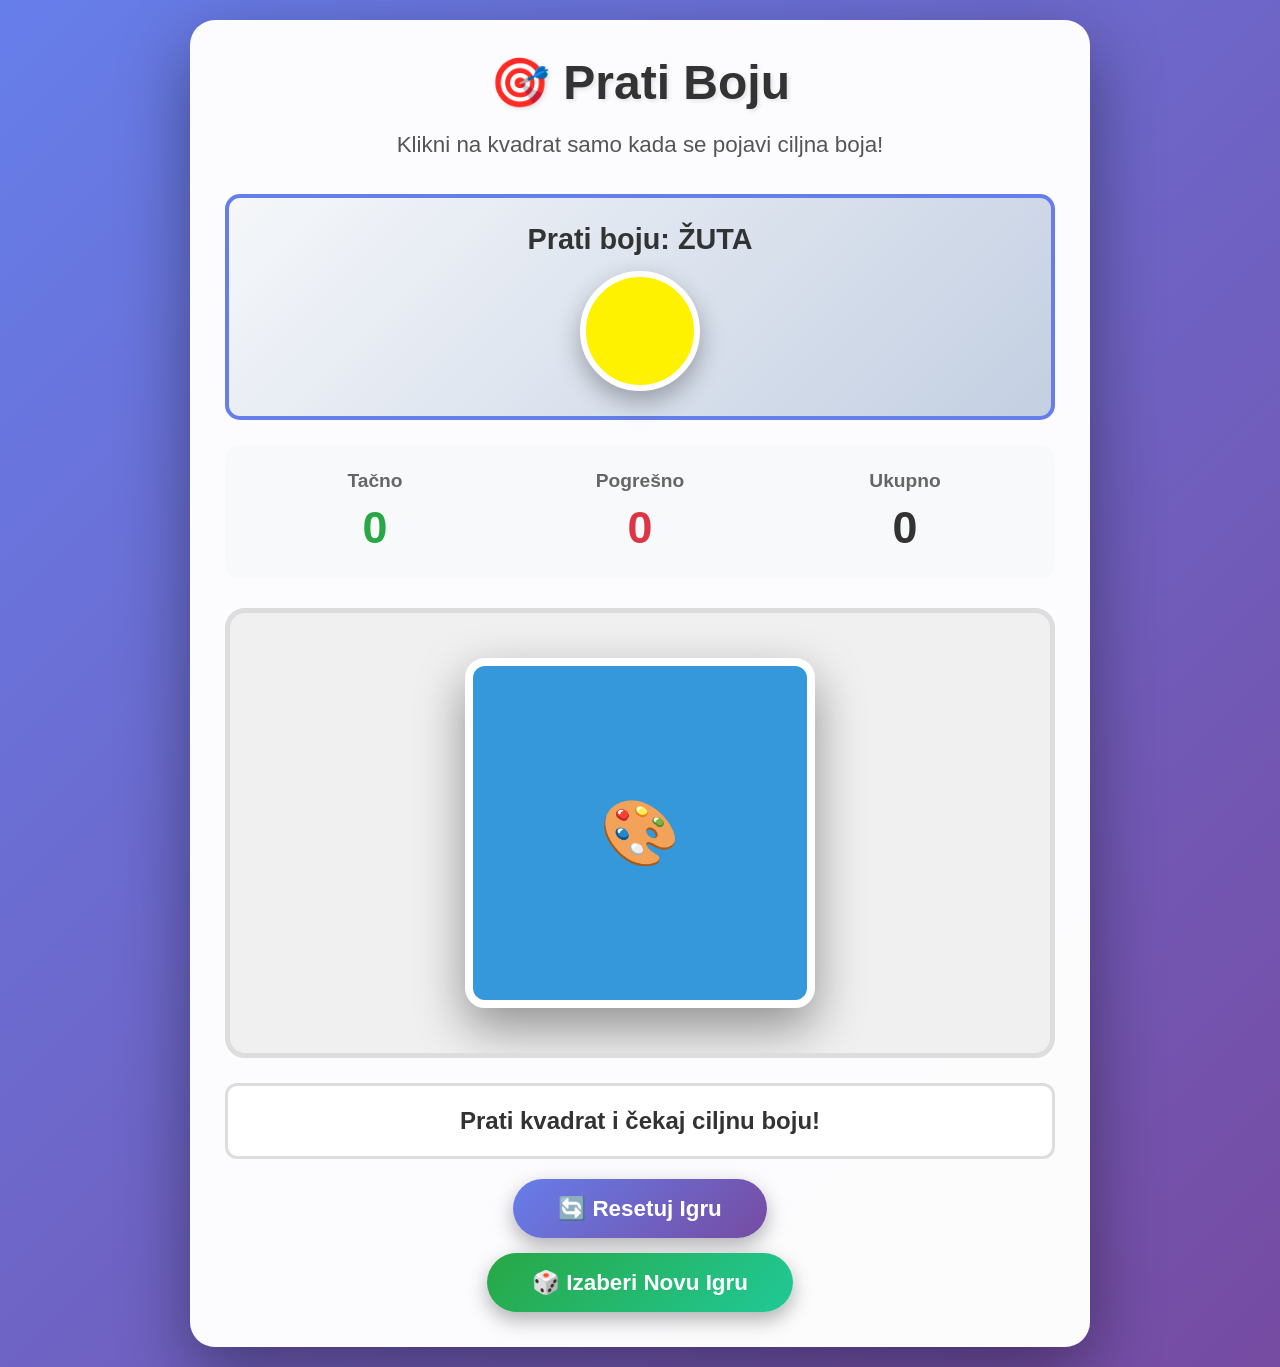
==== commit 67676989: "a" ====
--- a/NadjiBoju.html
+++ b/NadjiBoju.html
@@ -432,16 +432,18 @@
 
     <script>
         // Definicija svih dostupnih boja
-        const sveBoje = [
-            { ime: 'CRVENA', vrednost: '#FF0000' },
-            { ime: 'PLAVA', vrednost: '#3498DB' },
-            { ime: 'ZELENA', vrednost: '#1EE0000' },
-            { ime: 'ŽUTA', vrednost: '#FFF200' },
-            { ime: 'LJUBIČASTA', vrednost: '#7E16B8' },
-            { ime: 'NARANDŽASTA', vrednost: '#E67E22' },
-            { ime: 'ROZE', vrednost: '#D91076' },
-            
-        ];
+        // Definicija svih dostupnih boja
+const sveBoje = [
+    { ime: 'CRVENA', vrednost: '#FF0000' },
+    { ime: 'PLAVA', vrednost: '#3498DB' },
+    { ime: 'ZELENA', vrednost: '#00FF00' }, // <-- ISPRAVLJENO
+    { ime: 'ŽUTA', vrednost: '#FFF200' },
+    { ime: 'LJUBIČASTA', vrednost: '#7E16B8' },
+    { ime: 'NARANDŽASTA', vrednost: '#E67E22' },
+    { ime: 'ROZE', vrednost: '#D91076' },
+];
+
+// ... ostatak koda je nepromenjen
 
         // Promenljive za stanje igre
         let ciljnaBoja = null;
